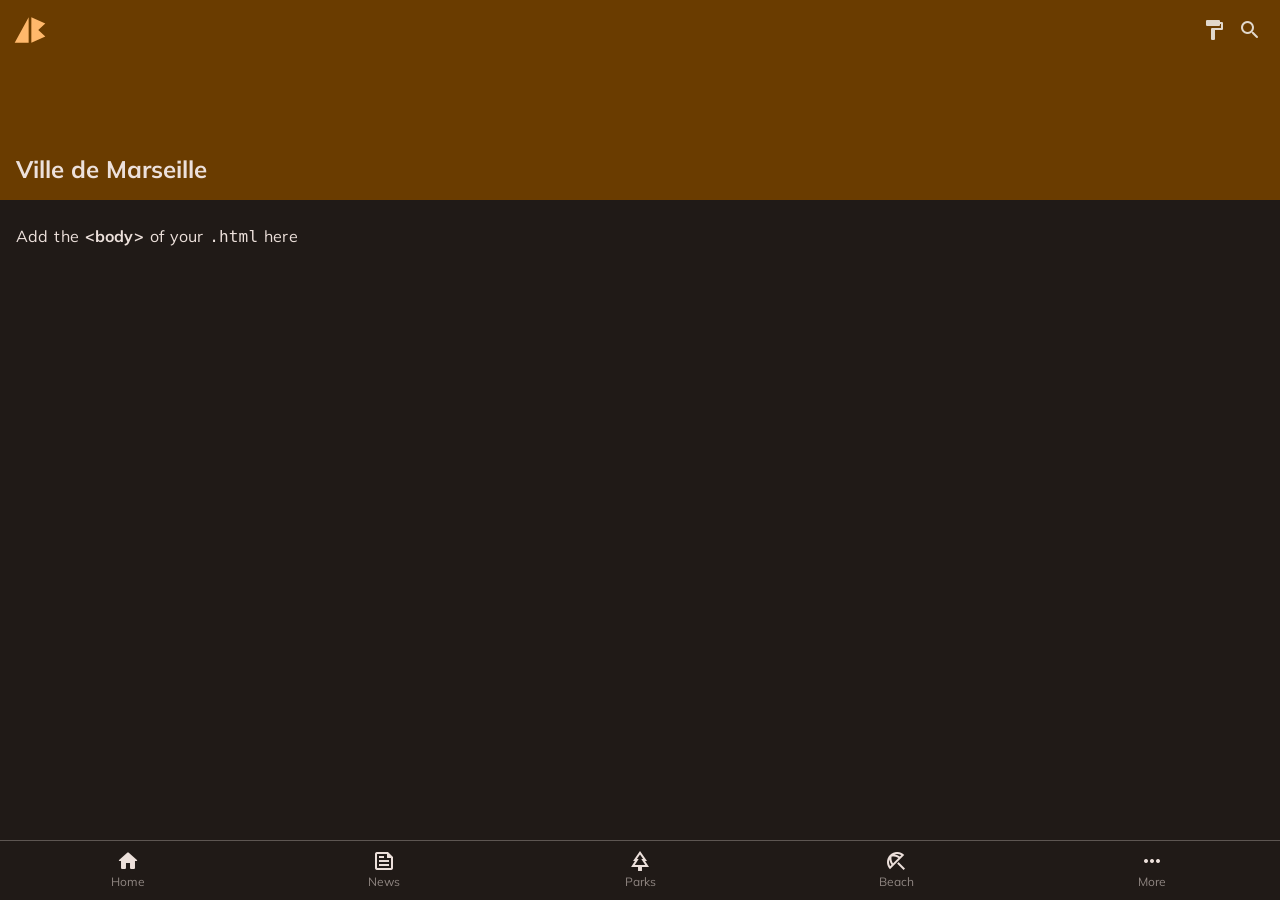
==== marseille-museum.html @ b47dd769 "Create templates" ====
<!--
  ~ @license
  ~ Ville Marseille
  ~ Copyright (C) 2022. Marseille_BB (Abraham, Rim, Chris, Alon & Catherine).
  ~ 
  ~ This program is free software: you can redistribute it and/or modify
  ~ it under the terms of the GNU General Public License as published by
  ~ the Free Software Foundation, either version 3 of the License, or
  ~ (at your option) any later version.
  ~ 
  ~ This program is distributed in the hope that it will be useful,
  ~ but WITHOUT ANY WARRANTY; without even the implied warranty of
  ~ MERCHANTABILITY or FITNESS FOR A PARTICULAR PURPOSE.  See the
  ~ GNU General Public License for more details.
  ~
-->

<!DOCTYPE html>
<html lang="fr">
  <!-- Head -->
  <head>
    
    <meta charset="utf-8">
    <meta name="generator" content="Ville Marseille">
    <meta http-equiv="x-ua-compatible" content="IE=edge,chrome=1">
    <meta name="viewport" content="width=device-width, minimum-scale=1.0, initial-scale=1.0, user-scalable=yes">
    <meta name="description" content="Ville Marseille">
    
    <!-- MOTTO -->
    <meta name="motto" content="We'll always do more ;)">

    <!-- Title -->
    <title>Ville Marseille</title>
   
    <!-- Fonts, Fonts, Fonts !!! -->
    <!-- NOTE: I really don't like doing it this way but I run outta time , soo....:( -->
    <link rel="preconnect" href="https://fonts.googleapis.com">
    <link rel="preconnect" href="https://fonts.gstatic.com" crossorigin>
    <!-- Mulish Font -->
    <link href="https://fonts.googleapis.com/css2?family=Mulish:wght@300;400;500;700&display=swap" rel="stylesheet">
    <!-- Roboto Font -->
    <link href='http://fonts.googleapis.com/css?family=Roboto:300,400,500,700' rel='stylesheet' type='text/css'>

    <!-- Material Icons - https://github.com/google/material-design-icons/tree/master/font -->
    <!-- https://material.io/resources/icons/?style=baseline -->
    <link href="https://fonts.googleapis.com/icon?family=Material+Icons" rel="stylesheet">


    <!-- Base -->
    <!-- <base href="/"> -->

    <link rel="icon" href="assets/images/favicon.ico">

    <!-- See https://goo.gl/OOhYW5 -->
    <link rel="manifest" href="manifest.json">

    <!-- See https://goo.gl/qRE0vM -->
    <meta name="theme-color" content="#A67C52">

    <!-- Add to homescreen for Chrome on Android. Fallback for manifest.json -->
    <meta name="mobile-web-app-capable" content="yes">
    <meta name="application-name" content="Ville Marseille">

    <!-- Add to homescreen for Safari on iOS -->
    <meta name="apple-mobile-web-app-capable" content="yes">
    <meta name="apple-mobile-web-app-status-bar-style" content="default">
    <meta name="apple-mobile-web-app-title" content="Favorite Apps">

    <!-- Homescreen icons -->
    <link rel="apple-touch-icon" href="assets/images/manifest/icon-48x48.png">
    <link rel="apple-touch-icon" sizes="72x72" href="assets/images/manifest/icon-72x72.png">
    <link rel="apple-touch-icon" sizes="96x96" href="assets/images/manifest/icon-96x96.png">
    <link rel="apple-touch-icon" sizes="144x144" href="assets/images/manifest/icon-144x144.png">
    <link rel="apple-touch-icon" sizes="192x192" href="assets/images/manifest/icon-192x192.png">

    <!-- Stylesheet -->
    <link rel="stylesheet" href="css/marseille.css">
    
    <!-- Script -->
    <!-- <script src="script/marseille.js"></script> -->

  </head>
  
  <!-- Body -->
  <body class="theme dark" fullbleed>
    
    <!-- Layout -->
    <div id="layout" class="vertical flex-layout">
    
      <!-- Header -->
      <div id="header" class="vertical flex-layout">

        <!-- ToolBar -->
        <div id="toolbar" class="vertical flex-layout centered">
          <!-- ToolBar Container -->
          <div class="container horizontal flex-layout center">
            <!-- Logo -->
            <svg id="logo" xml:space="preserve" viewBox="0 0 24 24" width="24" height="24">
              <path d="m1.8 20.5 9.3-17v17zM22.2 7.7l-9.3-4.2v17l9.3-4.2-4.7-4.3z"/>
              <path d="m12.9 20.5 9.3-4.2-9.3-8.6z" opacity=".1"/>
            </svg>

            <!-- <span flex></span> -->

            <!-- Icon Buttons -->
            <div class="icon-buttons horizontal flex-layout">
              <!-- Theme - Icon Button -->
              <button id="themeIconButton" class="icon-button horizontal flex-layout centered" naked>
                <span class="material-icons-round md-light md-24">format_paint</span>
              </button>

              <!-- Search - Icon Button -->
              <button id="searchIconButton" class="icon-button horizontal flex-layout centered" naked>
                <span class="material-icons-round md-light md-24">search</span>
              </button>

              </div>
            <!-- End of Icon Buttons -->

          </div>
          <!-- End of ToolBar Container -->
        </div>
        <!-- End of ToolBar -->
                

        <!-- Header Container -->
        <div class="container vertical flex-layout">

          <!-- Title -->
          <h1 title>Ville de Marseille</h1>

          <!-- preview-Wrapper -->
          <div class="preview-wrapper"></div>
          <!-- End of Preview-Wrapper -->

          <!-- Divider-Wrapper -->
          <!-- <span class="divider-wrapper"><span class="divider"></span></span> -->

        </div>
        <!-- End of Header Container -->

      </div>
      <!-- End of Header -->

    
      <!-- Content -->
      <main id="content" class="vertical flex-layout">
        
        <!-- First Section -->
        <section>

          <p>Add the <b>&lt;body&gt;</b> of your <code>.html</code> here</p>

        </section>
        <!-- End of First Section -->
        

      </main>
      <!-- End of Content -->


       
      <!-- Footer Tabs -->
      <nav id="footerTabs" class="horizontal flex-layout">
        
        <!-- Divider-Wrapper -->
        <span class="divider-wrapper"><span class="divider"></span></span>

        <!-- Home - Tab -->
        <a id="homeTab" class="tab" href="marseille-home.html" active>
          <button class="vertical flex-layout centered" naked>
            <span class="material-icons-round icon">home</span>
            <span class="label txt caption md-inactive">Home</span>
          </button>
        </a>

        <!-- News - Tab -->
        <a id="newsTab" class="tab" href="marseille-news.html">
          <button class="vertical flex-layout centered" naked>
            <span class="material-icons icon">feed</span>
            <span class="label txt caption md-inactive">News</span>
          </button>
        </a>
         
        <!-- Park Tab -->
        <a id="parkTab" class="tab" href="marseille-history.html">
          <button class="vertical flex-layout centered" naked>
            <span class="material-icons icon">park</span>
            <span class="label txt caption md-inactive">Parks</span>
          </button>
        </a>

        <!-- Beach Tab -->
        <a id="beachTab" class="tab" href="marseille-contact.html">
          <button class="vertical flex-layout centered" naked>
            <span class="material-icons icon">beach_access</span>
            <span class="label txt caption md-inactive">Beach</span>
          </button>
        </a>

        <!-- Contact Tab -->
        <a id="moreTab" class="tab" href="#more">
          <button class="vertical flex-layout centered" naked>
            <span class="material-icons icon">more_horiz</span>
            <span class="label txt caption md-inactive">More</span>
          </button>
        </a>

      </nav>
      <!-- End of Footer Tabs -->
       
    </div>
    <!-- End of Layout --> 

  </body>

</html>
---- css/marseille.css ----
/* ==== THEME STYLES ==== */

/* Default Theme */
.theme {
  /* Key Colors */
   --key-primary-color: #A67C52; /* Melanin */
   --key-secondary-color: #FFD700; /* Gold */
   --key-tertiary-color: #21FFFF; /* Cyan */
   --key-neutral-color: #211A16; /*  Mud */

  /* Accessibility Colors */
  --a11y-primary-light-color: #D9AB7F; /* Primary Light Color */
  --a11y-primary-dark-color: #755028; /* Primary Dark Color */
  --a11y-secondary-light-color: #FFFF52; /* Secondary Light Color */
  --a11y-secondary-dark-color: #C7A600; /* Secondary Dark Color */
  --a11y-text-on-primary-color: #2D1600; /* Text On Primary Color */
  --a11y-text-on-secondary-color: #000000; /* Text On Secondary Color */


  /* Let's have some fun and set some "contant variables",
   * just like in python or bash ;) */


  /* Icon Opacity for Default Theme */
  --opacity-icon-disabled: 0.34;
  --opacity-icon-inactive: 0.68;
  --opacity-icon-active: 0.98;

  /* Text Opacity for Default Theme */
  --opacity-text-disabled: 0.34;
  --opacity-text-inactive: 0.68;
  --opacity-text-active: 1;

}

/* Classic Theme */
.theme.classic {
  /* Primary */
  --primary-color: #FCFCFC;
  --on-primary-color: #201A17;
  --primary-container-color: #FFDCBA;
  --on-primary-container-color: #2D1600;
  
  /* Secondary */
  --secondary-color: #EAC400;
  --on-secondary-color: #3A3000;
  --secondary-container-color: #FFE15E;
  --on-secondary-container-color: #231B00;

  /* Tertiary */
  --tertiary-color: #006A6B;
  --on-tertiary-color: #FFFFFF;
  --tertiary-container-color: #004F50;
  --on-tertiary-container-color: #14FBFB;
  
  /* Error */
  --error-color: #680003;
  --error-container-color: #BA1B1B;
  --on-error-color: #FF897A;
  --on-error-container-color: #FFDAD4;
  
  /* Background */
  --background-color: #A67C52;
  --on-background-color: #2D1600;
  
  /* Surface */
  --surface-color: #A67C52;
  --on-surface-color: #2D1600;
  --surface-variant-color: #755028;
  --on-surface-variant-color: #D9AB7F;
  
  /* Outline */
  --outline-color: #392E24;
  --inverse-on-surface-color: #2D1600;
  --inverse-surface-color: #A67C52;
  --primary-inverse-color: #A67C52;


  /* Icon Opacity for Classic Theme */
  --opacity-icon-disabled: 0.34;
  --opacity-icon-inactive: 0.68;
  --opacity-icon-active: 0.98;

  /* Text Opacity for Classic Theme */
  --opacity-text-disabled: 0.34;
  --opacity-text-inactive: 0.68;
  --opacity-text-active: 1;

}


/* Light Theme */
.theme.light {
  /* Primary */
  --primary-color: #8B5000;
  --on-primary-color: #FFFFFF; 
  --primary-container-color: #FFDCBA; 
  --on-primary-container-color: #2D1600; 
  
  /* Secondary */
  --secondary-color: #715D00; 
  --on-secondary-color: #FFFFFF; 
  --secondary-container-color: #FFE15E; 
  --on-secondary-container-color: #231B00; 
  
  /* Tertiary */
  --tertiary-color: #006A6B; 
  --on-tertiary-color: #FFFFFF; 
  --tertiary-container-color: #14FBFB; 
  --on-tertiary-container-color: #002020; 
  
  /* Error */
  --error-color: #BA1B1B; 
  --error-container-color: #FFDAD4; 
  --on-error-color: #FFFFFF; 
  --on-error-container-color: #410001; 
  
  /* Background */
  --background-color: #FCFCFC; 
  --on-background-color: #201A17; 
  
  /* Surface */
  --surface-color: #FCFCFC; 
  --on-surface-color: #201A17; 
  --surface-variant-color: #F2DFD1; 
  --on-surface-variant-color: #51453A; 
  
  /* Outline */
  --outline-color: #837569; 
  --inverse-on-surface-color: #FAEEE8; 
  --inverse-surface-color: #362F2B; 
  --primary-inverse-color: #FFB86B;

  
  /* Icon Opacity for Light Theme */
  --opacity-icon-disabled: 0.26;
  --opacity-icon-inactive: 0.54;
  --opacity-icon-active: 0.68;

  /* Text Opacity for Light Theme */
  --opacity-text-disabled: 0.34;
  --opacity-text-inactive: 0.68;
  --opacity-text-active: 0.9;


}


/* Dark Theme */
.theme.dark {
  /* Primary */
  --primary-color: #FFB86B;
  --on-primary-color: #4A2800;
  --primary-container-color: #6A3C00;
  --on-primary-container-color: #FFDCBA;
  
  /* Secondary */
  --secondary-color: #EAC400;
  --on-secondary-color: #3A3000;
  --secondary-container-color: #554600;
  --on-secondary-container-color: #FFE15E;

  /* Tertiary */
  --tertiary-color: #02DCDC;
  --on-tertiary-color: #003738;
  --tertiary-container-color: #004F50;
  --on-tertiary-container-color: #14FBFB;
  
  /* Error */
  --error-color: #FFB4A9;
  --error-container-color: #930006;
  --on-error-color: #680003;
  --on-error-container-color: #FFDAD4;
  
  /* Background */
  --background-color: #201A17;
  --on-background-color: #ECE0DB;
  
  /* Surface */
  --surface-color: #201A17;
  --on-surface-color: #ECE0DB;
  --surface-variant-color: #51453A;
  --on-surface-variant-color: #D4C3B5;
  
  /* Outline */
  --outline-color: #9E8E81;
  --inverse-on-surface-color: #201A17;
  --inverse-surface-color: #ECE0DB;
  --primary-inverse-color: #8B5000;


  /* Icon Opacity for Dark Theme */
  --opacity-icon-disabled: 0.3;
  --opacity-icon-inactive: 0.68;
  --opacity-icon-active: 0.8;

  /* Text Opacity for Dark Theme */
  --opacity-text-disabled: 0.28;
  --opacity-text-inactive: 0.54;
  --opacity-text-active: 0.86;
}


/* ==== END of THEME STYLES ==== */




/* ==== TYPOGRAPHY ==== */

/* ====>>> Mulish Font <<<=== */

/* Mulish - Light */
@font-face {
  font-family: 'Mulish-Light';
  src: url('../assets/fonts/mulish/static/Mulish-Light.ttf') format('truetype');
}

/* Mulish - Medium */
@font-face {
  font-family: 'Mulish-Medium';
  src: url('../assets/fonts/mulish/static/Mulish-Medium.ttf') format('truetype');
}


/* Mulish - Regular */
@font-face {
  font-family: 'Mulish-Regular';
  src: url('../assets/fonts/mulish/static/Mulish-Regular.ttf') format('truetype');
}

/* Mulish - Bold */
@font-face {
  font-family: 'Mulish-Bold';
  src: url('../assets/fonts/mulish/static/Mulish-Bold.ttf') format('truetype');
}

/***** CSS rules for Mulish Font *****/

/* Light - Mulish Font */
.font.mulish.light {
  font-family: 'Mulish-Light';
}

/* Medium - Mulish Font */
.font.mulish.medium {
  font-family: 'Mulish-Medium';
}

/* Regular - Mulish Font */
.font.mulish.regular {
  font-family: 'Mulish-Regular';
}

/* Bold - Mulish Bold */
.font.mulish.bold {
  font-family: 'Mulish-Bold';
}

/* ===>>> End of Mulish Font <<<=== */



/* ====>>> Roboto Font <<<=== */

/* Roboto - Light */
@font-face {
  font-family: 'Roboto-Light';
  src: url('../assets/fonts/roboto/static/Roboto-Light.ttf') format('truetype');
}

/* Roboto - Medium */
@font-face {
  font-family: 'Roboto-Medium';
  src: url('../assets/fonts/roboto/static/Roboto-Medium.ttf') format('truetype');
}


/* Roboto - Regular */
@font-face {
  font-family: 'Roboto-Regular';
  src: url('../assets/fonts/roboto/static/Roboto-Regular.ttf') format('truetype');
}

/* Roboto - Bold */
@font-face {
  font-family: 'Roboto-Bold';
  src: url('../assets/fonts/roboto/static/Roboto-Bold.ttf') format('truetype');
}

/***** CSS rules for Roboto Font *****/

/* Light - Roboto Font */
.font.roboto.light {
  font-family: 'Roboto-Light';
}

/* Medium - Roboto Font */
.font.roboto.medium {
  font-family: 'Roboto-Medium';
}

/* Regular - Roboto Font */
.font.roboto.regular {
  font-family: 'Roboto-Regular';
}

/* Bold - Roboto Bold */
.font.roboto.bold {
  font-family: 'Roboto-Bold';
}

/* ===>>> End of Roboto Font <<<=== */



/* ====>>> Material Icons <<<==== */
/* https://developers.google.com/fonts/docs/material_icons#icon_font_for_the_web */

/* Material Icons */
@font-face {
  font-family: 'Material Icons';
  font-style: normal;
  font-weight: 400;
  src: local('Material Icons'),
    local('MaterialIconsOutlined-Regular'),
    url('../assets/material-icons/MaterialIconsOutlined-Regular.otf') format('opentype');
}


/* Round Material Icons */
@font-face {
  font-family: 'Material Icons Round';
  font-style: normal;
  font-weight: 400;
  src: local('Material Icons Round'),
    local('MaterialIconsRound-Regular'),
    url('../assets/material-icons/MaterialIconsRound-Regular.otf') format('opentype');
}

/* ===>>> End of Material Icons <<<=== */



/* ===>>> SVG Paths <<<=== */

/* NOTE: This is a temp. solution and should be removed ASAP!!! */ 

/* Github - Svg Path */
path[github] {
  d: path("M12 1.9C6.3 1.9 1.6 6.5 1.6 12.2c0 4.6 3 8.4 7 9.8.5.1.7-.3.7-.5v-1.8c-2.9.6-3.5-1.4-3.5-1.4-.4-1.2-1.1-1.5-1.1-1.5-1-.6.1-.6.1-.6 1 .1 1.6 1.1 1.6 1.1 1 1.6 2.4 1.1 3 .9.1-.7.4-1.1.6-1.4-2.3-.3-4.7-1.1-4.7-5.1 0-1.1.4-2 1.1-2.8-.1-.3-.5-1.3.1-2.7 0 0 .9-.3 2.9 1.1.8-.3 1.7-.4 2.6-.4.9 0 1.8.1 2.6.3 2-1.3 2.9-1.1 2.9-1.1.6 1.4.2 2.5.1 2.7.6.7 1.1 1.7 1.1 2.8 0 4-2.4 4.8-4.7 5.1.4.3.7 1 .7 1.9v2.9c0 .3.2.6.7.5 4.1-1.4 7-5.3 7-9.8C22.3 6.5 17.7 1.9 12 1.9z");
}

/* Keyboard - Svg path */
path[keyboard] {
  d: path("M17.1 3.3c0 1.3-.3 1.9-.7 2.2-.4.3-1 .4-1.7.5-.7.1-1.4.2-2.1.7-.5.4-.9 1.1-1 2.2H3.1c-.9 0-1.7.8-1.7 1.7V19c0 .9.8 1.7 1.7 1.7h17.8c.9 0 1.7-.8 1.7-1.7v-8.5c0-.9-.8-1.7-1.7-1.7h-8.4c.1-.8.3-1.2.7-1.5.4-.3 1-.4 1.7-.5.7-.1 1.5-.2 2.1-.7.6-.5 1-1.4 1-2.9h-.9zm-14 6.4h17.8c.5 0 .8.4.8.8V19c0 .5-.4.8-.8.8H3.1c-.5 0-.8-.4-.8-.8v-8.5c-.1-.4.3-.8.8-.8zm.4 1.7v1.7h1.7v-1.7H3.5zm2.6 0v1.7h1.7v-1.7H6.1zm2.5 0v1.7h1.7v-1.7H8.6zm2.6 0v1.7h1.7v-1.7h-1.7zm2.5 0v1.7h1.7v-1.7h-1.7zm2.5 0v1.7h1.7v-1.7h-1.7zm2.6 0v1.7h1.7v-1.7h-1.7zM3.5 13.9v1.7h3v-1.7h-3zm3.8 0v1.7H9v-1.7H7.3zm2.6 0v1.7h1.7v-1.7H9.9zm2.5 0v1.7h1.7v-1.7h-1.7zm2.6 0v1.7h1.7v-1.7H15zm2.5 0v1.7h3v-1.7h-3zm-14 2.6v1.7h1.7v-1.7H3.5zm2.6 0v1.7h1.7v-1.7H6.1zm2.5 0v1.7h6.8v-1.7H8.6zm7.6 0v1.7h1.7v-1.7h-1.7zm2.6 0v1.7h1.7v-1.7h-1.7z");
}

/* ==>> End of SVG Paths <<== */




/* Applying the Mulish, 'Mulish-Regular', system-ui, etc
 * font to all key elements by default... */
body, h1, h2, p, button, span {
  font-family: Mulish, 'Mulish-Regular', system-ui, BlinkMacSystemFont, Roboto, Helvetica, Arial, sans-serif;
}


/* 
 * IMPORTANT:
 *
 * --> Mobile Compatibility <--
 * Phone: Samsung Galaxy S8+
 * Dimension: 360x740
 */

/* Body & paragraph */
body, p, .txt-body1 {
  font-size: 16px; /* b4: 24px */
  line-height: 24px; /* b4: 30px */
  letter-spacing: 0.20px;
  word-spacing: 1.5px;
}

/* Body 2 - default text styles */
.txt-body2 {
  font-size: 16px;
  line-height: 20px;
  letter-spacing: 0.2px;
  word-spacing: 1.8px;
}


/* H1 - default text styles */
h1 {
  font-size: 24px;
  line-height: 30px;
  letter-spacing: normal;
  word-spacing: normal;
  margin: 24px 0;
}

/* Subtitle 1 - Title */
.txt-subtitle1 {
  display: block;
  position: relative;
  margin: 16px 0;
  font-size: 18px;
  line-height: 26px;
  font-weight: bold;
}

/* H2 - default text styles */
h2, .txt-h2 {
  font-size: 24px;
  line-height: 30px;
  letter-spacing: normal;
  word-spacing: normal;
  margin: 20px 0;
}

/* Button - default text styles */
button, .txt-button {
  font-size: 24px;
  line-height: 30px;
  letter-spacing: normal;
  word-spacing: normal;
}

/* Span - default text styles */
span {
  font-size: inherit;
  line-height: inherit;
  letter-spacing: inherit;
  word-spacing: inherit;
}

/* Caption - Text */
.txt.caption {
 font-size: 12px;
 line-height: 18px;
 letter-spacing: normal;
 word-spacing: normal;
}

/* UPPERCASE - TEXT */
.txt.upper {
  text-transform: uppercase;
}

/* lowercase - text */
.txt.lower {
  text-transform: lowercase;
}

/* Capitalize - Text */
.txt.capitalize {
  text-transform: capitalize;
}

/* Disabled - Text */
.txt.md-disabled {
  opacity: var(--opacity-text-disabled);
}

/* Inactive - Text */
.txt.md-inactive {
  opacity: var(--opacity-text-inactive);
}

/* Active - Text */
.txt.md-active {
  opacity: var(--opacity-text-active);
}

/* ==== END of TYPOGRAPHY ==== */




/* == END of OPACITY == */


/* ==== MATERIAL ICONS ==== */

/* Material Icons / Outlined + Round */
.material-icons, .material-icons-outlined, .material-icons-round {
  font-family: 'Material Icons';
  font-weight: normal;
  font-style: normal;
  font-size: 24px; /* Preferred icon size */
  display: inline-block;
  line-height: 1;
  text-transform: none;
  letter-spacing: normal;
  word-wrap: normal;
  white-space: nowrap;
  direction: ltr;

  /* Support for all Webkit browsers. */
  -webkit-font-smoothing: antialiased;
  /* Support for Safari and Chrome. */
  text-rendering: optimizeLegibility;

  /* Support for Firefox. */
  -moz-osx-font-smoothing: grayscale;
  
  /* Support for IE. */
  font-feature-settings: 'liga';
}

/* Round Material Icons */
.material-icons-round {
  font-family: 'Material Icons Round' !important;
}

/* Rules for sizing the icon. */
.material-icons.md-18, .material-icons-round.md-18 { font-size: 18px; }
.material-icons.md-24, .material-icons-round.md-24 { font-size: 24px; }
.material-icons.md-36, .material-icons-round.md-36 { font-size: 36px; }
.material-icons.md-48, .material-icons-round.md-48 { font-size: 48px; }

/* Rules for using icons as black on a light background. */
.material-icons.md-dark, 
.material-icons-round.md-dark,
.theme.light .material-icons,
.theme.light .material-icons-round {
  color: rgba(0, 0, 0, 0.68); 
  fill: rgba(0, 0, 0, 0.68); 
} /* b4: 0.54 */

.material-icons.md-dark.md-inactive,
.material-icons-round.md-dark.md-inactive { 
  color: rgba(0, 0, 0, 0.26);
  fill: rgba(0, 0, 0, 0.26);
}

/* Rules for using icons as white on a dark background. */
.material-icons.md-light, 
.material-icons-round.md-light,
.theme.dark .material-icons,
.theme.dark .material-icons-round { 
  color: rgba(255, 255, 255, 0.8);
  fill: rgba(255, 255, 255, 0.8);
}

.material-icons.md-light.md-inactive,
.material-icons-round.md-light.md-inactive { 
  color: rgba(255, 255, 255, 0.3);
  fill: rgba(255, 255, 255, 0.3);
}

/* == END of MATERIAL ICONS == */






/* ==== FLEX LAYOUT ==== */

/* Flex-Layout */
.flex-layout {
  display: flex;
}

/* Vertical Flex */
.vertical {
  flex-direction: column;
}

/* Horizontal Flex */
.horizontal {
  flex-direction: row;
}

/* Centered Flex */
.centered {
  justify-content: center;
  align-items: center;
}

/* Just Center */
.center {
  align-items: center;
}

/* ==== END of FLEX LAYOUT ==== */



/* ==== DEFAULT CSS RULES ==== */

html {
  width: 100%;
  height: 100%;
  scroll-behavior: smooth;
}

body {
  display: flex;
  flex-direction: column;
  position: relative;
  width: 100%;
  height: 100%;
  background-color: var(--background-color);
  color: var(--on-background-color);
  fill: var(--on-background-color);
   
  /* Support for all Webkit browsers. */
  -webkit-font-smoothing: antialiased;
  /* Support for Safari and Chrome. */
  text-rendering: optimizeLegibility;

  /* Support for Firefox. */
  -moz-osx-font-smoothing: grayscale;
  
  /* Support for IE. */
  font-feature-settings: 'liga';
}

h1 {
}

h2 {}

p {}

a {
  color: var(--tertiary-color);
}

[fullbleed] {
  margin: 0;
  padding: 0;
}

[hidden] {
  display: none !important;
}

/* Naked Buttons */
button[naked] {
  border: 0;
  background: none;
  list-style: none;
}

/* Naked Lists */
ul[naked], li[naked] {
  padding: 0;
  list-style: none;
}



/* Progress */
progress {
  display: block;
  position: relative;
  appearance: none;
  width: 100%;
  height: var(--progress-height, 8px);
  border-radius: 4px;
  overflow: hidden;
}


/* Progress Bar */
progress::-webkit-progress-bar {
  background: var(--surface-color);
  /* background: var(--on-primary-container-color); */
  /* background: var(--primary-color);  */
}

/* Progress Value */
progress::-webkit-progress-value {
  background: var(--on-primary-container-color);
}

/* ==== DEFAULT STYLES ==== */


/* == Layout Styles == */

#layout {
  flex: 1 auto;
}

/* == End of Layout Styles == */



/* == Header Styles == */

#header {
  background-color: var(--primary-container-color);
  /* padding: var(--header-padding, 8px 16px); */
  /* padding-top: var(--toolbar-height, 60px); */
  overflow: hidden;
  min-height: 200px;
}

/* Container of Header */
#header > .container {
  flex: 1 auto;
  justify-content: end;
  overflow: hidden;
  padding: 8px 16px;
}

/* Title in header */
#header h1[title] {
  margin: 8px 0;
}

/* == End of Header Styles == */



/* == ToolBar Styles == */

/* Toolbar */
#toolbar {
  width: var(--toolbar-width, 100%);
  height: var(--toolbar-height, 60px);
  background-color: var(--toolbar-background-color, inherit);
}

/* Container of Toolbar */
#toolbar .container {
  width: calc(100% - 24px);
  /* width: calc(100% - 24px); */
  justify-content: space-between; 
}

/* Pic or Avatar */
#pic {
  width: var(--pic-size, 100px);
  height: var(--pic-size, 100px);
  /* background: var(--primary-container-color); */
  background: rgba(0,0,0,0.2);
  border-radius: 50%;
  padding: 8px;
}


/* == End of ToolBar Styles == */



/* == Header Container Styles == */


/* All info */
.info {
  /* text-align: center; */
}

h1#title {
  font-size: 24px;
  line-height: 30px;
}


/* Bio-Wrapper */
.bio-wrapper {}

/* Bio */
#bio {
  display: inline;
}

/* Open & Close Quotes */
.quote-open, .quote-close {
  display: inline-block;
  opacity: var(--opacity-icon-disabled);
}


/* Open Quote */
.quote-open {
  -webkit-transform: rotateY(180deg);
  -moz-transform: rotateY(180deg);
  transform: rotateY(180deg);
}

/* Close Quote */
.quote-close {}

/* == End of Header Container Styles == */



/* == Logo Styles == */

/* Logo */
#logo {
  width: var(--logo-size, 36px);
  height: var(--logo-size, 36px);
  fill: var(--logo-color, var(--primary-color));
}

/* == End of Logo Styles == */





/* == Icon-Buttons Styles == */

/* Icon-Buttons */
.icon-buttons {}

/* All buttons in Icon-Buttons */
.icon-buttons > button {
  pointer-events: auto;
  cursor: pointer;
}

.icon-button:hover > span {
  color: var(--tertiary-color) !important;
  fill: var(--tertiary-color) !important;
}

/* == End of Icon-Buttons Styles == */



/* == Contacts Styles == */

/* Contacts Wrapper */
.contacts-wrapper {
  margin: 24px 0;
}

/* Contacts - UL */
ul#contacts {
  list-style: none;
  padding: 0;
  /* font-weight: bold; */
}

/* Contact - List Item */
li.contact {
  opacity: var(--opacity-text-inactive);
  margin: 8px 0;
}

/* Icon in the Contact List Item */
li.contact .icon {
  margin: 0 8px;
  font-size: var(--contact-icon-size, 20px);
  width: var(--contact-icon-size, 20px);
  height: var(--contact-icon-size, 20px)
}

/* == End of Contacts Styles */


/* ======>>> Divider Styles <<<======
 *
 * -> Divider Wrapper - SPAN <-
 *
 * CSS Custom Properties of `span.divider` w/ default values:
 * 
 * --divider-width  (50%)
 * --divider-height (1px)
 * --divider-margin (24px)
 * --divider-color  (on-background-color)
 * 
 */

span.divider-wrapper {
  display: flex;
  flex-direction: column;
  position: relative;
  align-items: center;
  width: 100%;
  height: var(--divider-height, 1px);
  opacity: var(--opacity-icon-disabled);
  margin: var(--divider-margin, 24px) 0;
}


/* Divider - SPAN */
span.divider {
  display: block;
  width: var(--divider-width, 50%);
  height: inherit;
  background: var(--divider-color, var(--on-background-color));
}
/* == End of Divider Styles */




/* == Content Styles */


/* Content or Main */
#content {}

/* All direct sections in content */
#content > section {
  padding: 8px 16px;
}

/* All stars in content */
#content .star {
 color: var(--on-primary-container-color); 
}

ul.data li {
  margin: 16px 0;
}


/* Words Per Minute */

/* WPM - Wrapper */
.wpm-wrapper {
  margin: 48px 0;
}

/* Paragraphes in WPM-Wrapper */
.wpm-wrapper p {
  margin-bottom: 0;
}

/* SVG Icon (a.k.a 'keyboard icon') in WPM-Wrapper */
.wpm-wrapper svg.icon {
  width: 100px;
  height: 100px;
}

/* WPM */
#wpm {
 font-size: 100px;
 line-height: 120px;
 margin-bottom: 0;
}

/* == End of Content Styles */


/* == HOBBIES Syles == */

section[hobbies] {
  background-color: var(--background-color);
  color: var(--on-background-color);
}

/* Hobbies unordered list */
ul.hobbies {
  flex-wrap: wrap;
  justify-content: space-evenly;
}


/* Hobby list item */
li.hobby {
  text-align: center;
  flex: auto;
  margin: 16px 8px;
}

li.hobby .container {
  display: flex;
  flex-direction: column;
  align-items: center;
}

li.hobby .icon-wrapper {
  display: flex;
  flex-direction: column;
  justify-content: center;
  align-items: center;
  padding: 16px;
  /* background: var(--primary-color); */
  /* background: rgba(0,0,0,0.1); */
  border-radius: 50%;
  width: 40px;
  height: 40px;
}

li.hobby .name {
  margin: 0;
}

li.hobby .desc {
  margin: 0;
}

/* == End of Hobbies unordered list */

/* == Footer Tabs Styles == */

/* Footer Tabs */
#footerTabs {
  position: fixed;
  width: 100%;
  height: 60px;
  z-index: 10;
  left: 0;
  right: 0;
  bottom: 0;
  /* justify-content: space-evenly; */
  background: var(--background-color);
}

#footerTabs > .divider-wrapper {
  --divider-width: 100%;
  margin: 0;
  position: absolute;
  top: 0;
  left: 0;
  right: 0;
}


/* All tabs in #footerTabs */
#footerTabs a.tab {
  text-decoration: none;
  width: calc(100vw / 5);
  height: inherit;
}

/* All buttons in #footerTabs */
#footerTabs button {
  width: 100%;
  height: 100%;
  color: var(--on-background-color);
}

/* All icons in #footerTabs */
#footerTabs .icon {
  width: var(--footer-tab-icon-size, 24px);
  height: var(--footer-tab-icon-size, 24px);
  font-size: var(--footer-tab-icon-size, 24px);
  color: inherit;
}

/* All labels in #footerTabs */
#footerTabs .label {
  /* color: var(--on-primary-container-color); */
  /* font-size: */
  color: inherit;
}


/* == End of Footer Tabs Styles == */







/* ++++++++++++++ LATEST CSS Styles +++++++++++ */

/* Apps - Section */
section#app {}

/* All list in Apps Section */
section#apps ul.list {
  display: flex;
  flex-wrap: wrap;
}

/* All app */
.app {
  margin: 8px 12px;
}

/* link in app */
.app a {
  text-decoration: none;
  color: inherit;
}


/* App Logo*/
.app-logo {
  width: var(--logo-size, 100px);
  height: var(--logo-size, 100px);
  background-color: var(--on-primary-color);
  border-radius: 8px;
}

/* App Name */
.

/* ++++++++++ END of LATEST CSS Styles ++++++++++ */



/*********** WIDE LAYOUT ************/

/* 
 * Wide Layout: when the viewport is bigger 
 * than 460px, layout changes to wide-layout
 */
@media (min-width: 460px) {

  /* ==== TYPOGRAPHY === */

  /* Body & paragraph */
  body, p, .text.body1 {
    font-size: 24px;
    line-height: 30px;
    letter-spacing: normal;
    word-spacing: normal;
  }

  /* H1 - default text styles */
  h1, .text.h1 {
    font-size: 48px;
    line-height: 54px;
    letter-spacing: normal;
    word-spacing: normal;
  }

  /* H2 - default text styles */
  h2, .text.h2 {
    font-size: 34px;
    line-height: 40px; 
    letter-spacing: normal;
    word-spacing: normal;
  }

  /* Button - default text styles */
  button, .text.button {
    font-size: 24px;
    line-height: 30px;
    letter-spacing: normal;
    word-spacing: normal;
  }

  /* Span - default text styles */
  span, .text.span {
    font-size: inherit;
    line-height: inherit;
    letter-spacing: inherit;
    word-spacing: inherit;
  }

  /* UPPERCASE - TEXT */
  .text.upper {
    text-transform: uppercase;
  }

  /* lowercase - text */
  .text.lower {
    text-transform: lowercase;
  }

  /* ==== END of TYPOGRAPHY ==== */

}

/******** END of WIDE LAYOUT *********/
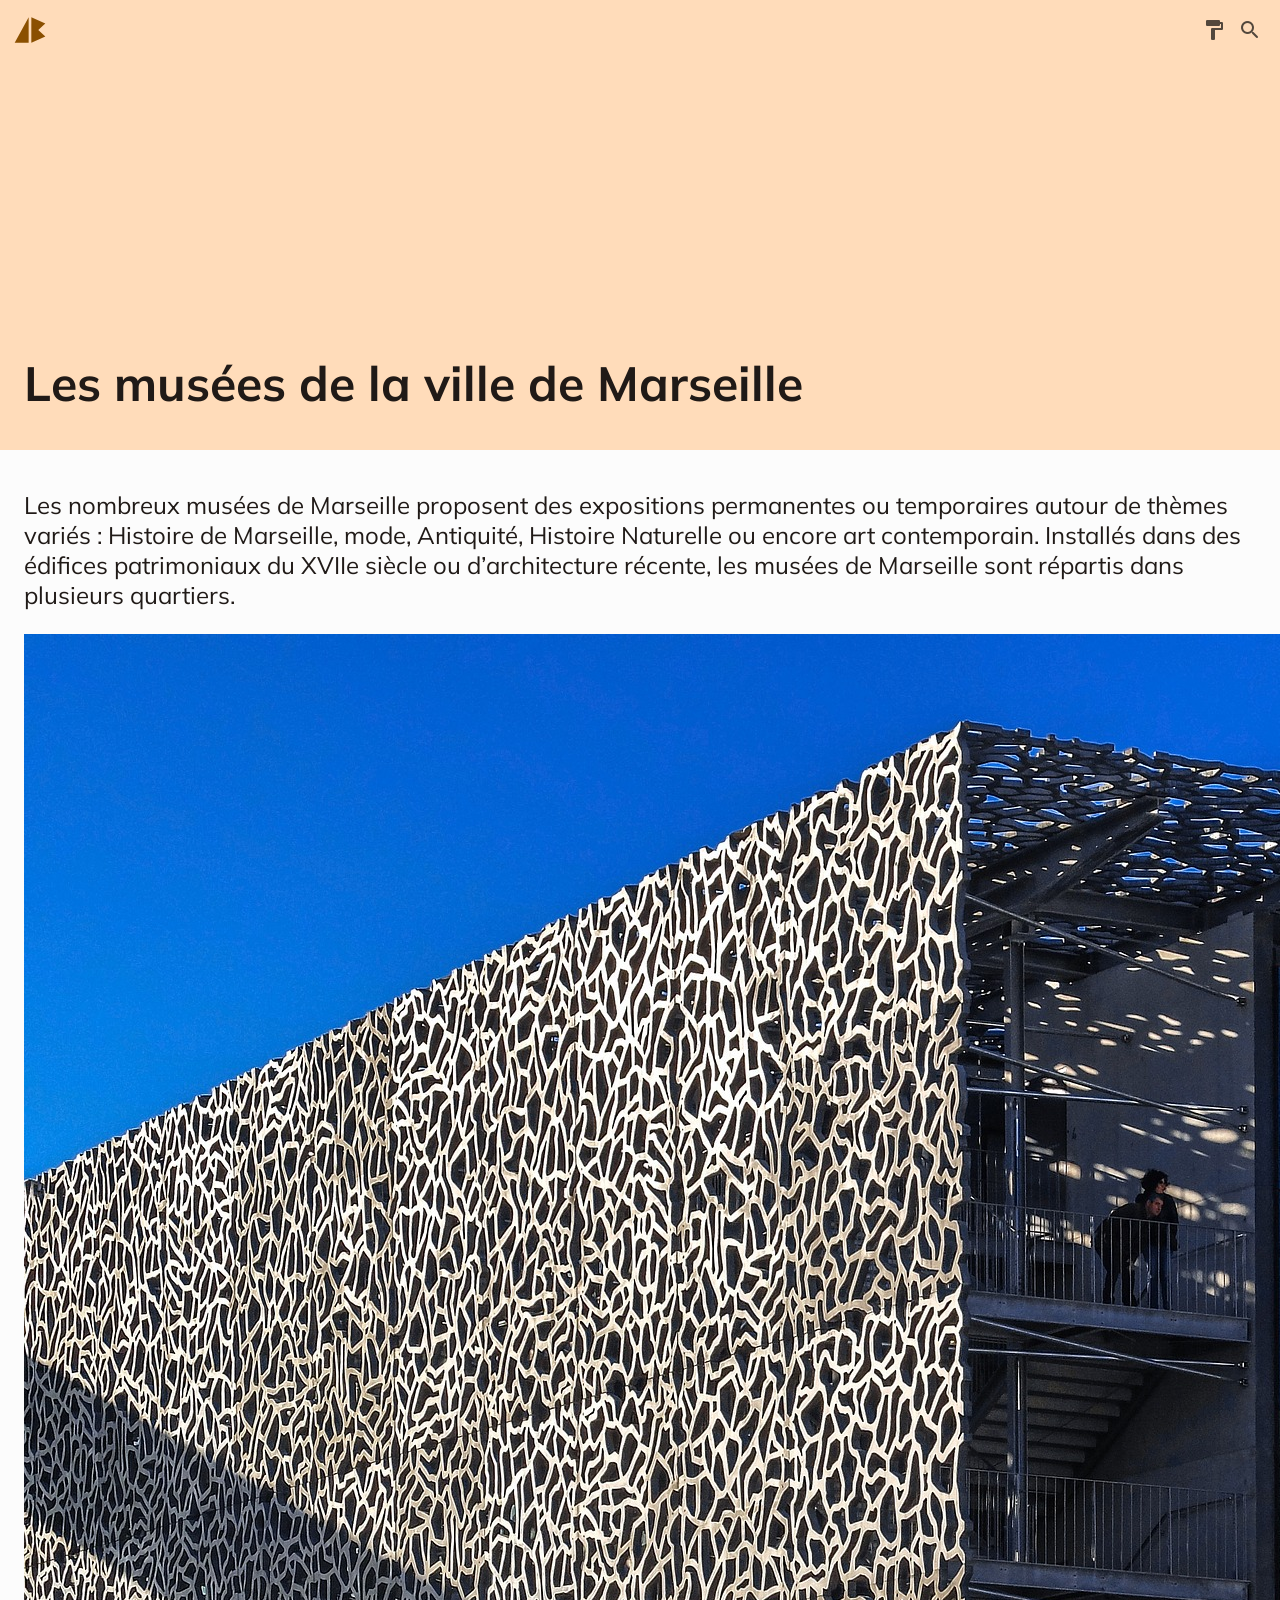
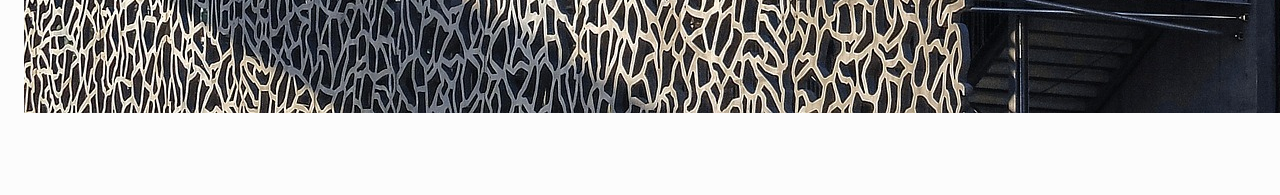
==== commit 6593bbe8: "HTML is modified katia" ====
--- a/marseille-museum.html
+++ b/marseille-museum.html
@@ -75,6 +75,7 @@
 
     <!-- Stylesheet -->
     <link rel="stylesheet" href="css/marseille.css">
+    <!-- <link rel="stylesheet" href="css/marseille-museum.css"> -->
     
     <!-- Script -->
     <!-- <script src="script/marseille.js"></script> -->
@@ -82,7 +83,7 @@
   </head>
   
   <!-- Body -->
-  <body class="theme dark" fullbleed>
+  <body class="theme light" fullbleed>
     
     <!-- Layout -->
     <div id="layout" class="vertical flex-layout">
@@ -127,7 +128,7 @@
         <div class="container vertical flex-layout">
 
           <!-- Title -->
-          <h1 title>Ville de Marseille</h1>
+          <h1 title>Les musées de la ville de Marseille</h1>
 
           <!-- preview-Wrapper -->
           <div class="preview-wrapper"></div>
@@ -149,7 +150,15 @@
         <!-- First Section -->
         <section>
 
-          <p>Add the <b>&lt;body&gt;</b> of your <code>.html</code> here</p>
+          <p>Les nombreux musées de Marseille proposent des expositions permanentes ou temporaires autour 
+            de thèmes variés : Histoire de Marseille, mode, Antiquité, Histoire Naturelle ou encore art contemporain. 
+            Installés dans des édifices patrimoniaux du XVIIe siècle ou d’architecture récente, les musées de Marseille sont 
+            répartis dans plusieurs quartiers.
+          </p>
+
+          <img src="mucem.jpg" alt="">
+
+          <!-- <div class="vertical flex-layout"></div> -->
 
         </section>
         <!-- End of First Section -->
--- a/css/marseille.css
+++ b/css/marseille.css
@@ -342,6 +342,42 @@
 
 
 
+/* ===>>>> Animations <<<<==== */
+
+
+/* Fade In - Animation */
+
+@-webkit-keyframes fadeIn { 
+  from {opacity: 0; } 
+  to {opacity: 1; }
+}
+
+@-moz-keyframes fadeIn {
+  from { opacity: 0; }
+  to { opacity: 1; }
+}
+
+@keyframes fadeIn {
+  from { opacity: 0; }
+  to { opacity: 1; }
+}
+
+.fade-in {
+  -webkit-animation: fadeIn var(--fade-in-animation-duration, 1s) ease 0s forwards;
+  -moz-animation: fadeIn var(--fade-in-animation-duration, 1s) ease 0s forwards;
+  animation: fadeIn var(--fade-in-animation-duration, 1s) ease 0s forwards;
+}
+
+/*** End of Fade In - Animation ***/
+
+
+/* ===>>>>> End of Animations <<<<<===== */
+
+
+
+
+
+
 /* ===>>> SVG Paths <<<=== */
 
 /* NOTE: This is a temp. solution and should be removed ASAP!!! */ 
@@ -349,11 +385,6 @@
 /* Github - Svg Path */
 path[github] {
   d: path("M12 1.9C6.3 1.9 1.6 6.5 1.6 12.2c0 4.6 3 8.4 7 9.8.5.1.7-.3.7-.5v-1.8c-2.9.6-3.5-1.4-3.5-1.4-.4-1.2-1.1-1.5-1.1-1.5-1-.6.1-.6.1-.6 1 .1 1.6 1.1 1.6 1.1 1 1.6 2.4 1.1 3 .9.1-.7.4-1.1.6-1.4-2.3-.3-4.7-1.1-4.7-5.1 0-1.1.4-2 1.1-2.8-.1-.3-.5-1.3.1-2.7 0 0 .9-.3 2.9 1.1.8-.3 1.7-.4 2.6-.4.9 0 1.8.1 2.6.3 2-1.3 2.9-1.1 2.9-1.1.6 1.4.2 2.5.1 2.7.6.7 1.1 1.7 1.1 2.8 0 4-2.4 4.8-4.7 5.1.4.3.7 1 .7 1.9v2.9c0 .3.2.6.7.5 4.1-1.4 7-5.3 7-9.8C22.3 6.5 17.7 1.9 12 1.9z");
-}
-
-/* Keyboard - Svg path */
-path[keyboard] {
-  d: path("M17.1 3.3c0 1.3-.3 1.9-.7 2.2-.4.3-1 .4-1.7.5-.7.1-1.4.2-2.1.7-.5.4-.9 1.1-1 2.2H3.1c-.9 0-1.7.8-1.7 1.7V19c0 .9.8 1.7 1.7 1.7h17.8c.9 0 1.7-.8 1.7-1.7v-8.5c0-.9-.8-1.7-1.7-1.7h-8.4c.1-.8.3-1.2.7-1.5.4-.3 1-.4 1.7-.5.7-.1 1.5-.2 2.1-.7.6-.5 1-1.4 1-2.9h-.9zm-14 6.4h17.8c.5 0 .8.4.8.8V19c0 .5-.4.8-.8.8H3.1c-.5 0-.8-.4-.8-.8v-8.5c-.1-.4.3-.8.8-.8zm.4 1.7v1.7h1.7v-1.7H3.5zm2.6 0v1.7h1.7v-1.7H6.1zm2.5 0v1.7h1.7v-1.7H8.6zm2.6 0v1.7h1.7v-1.7h-1.7zm2.5 0v1.7h1.7v-1.7h-1.7zm2.5 0v1.7h1.7v-1.7h-1.7zm2.6 0v1.7h1.7v-1.7h-1.7zM3.5 13.9v1.7h3v-1.7h-3zm3.8 0v1.7H9v-1.7H7.3zm2.6 0v1.7h1.7v-1.7H9.9zm2.5 0v1.7h1.7v-1.7h-1.7zm2.6 0v1.7h1.7v-1.7H15zm2.5 0v1.7h3v-1.7h-3zm-14 2.6v1.7h1.7v-1.7H3.5zm2.6 0v1.7h1.7v-1.7H6.1zm2.5 0v1.7h6.8v-1.7H8.6zm7.6 0v1.7h1.7v-1.7h-1.7zm2.6 0v1.7h1.7v-1.7h-1.7z");
 }
 
 /* ==>> End of SVG Paths <<== */
@@ -377,19 +408,11 @@
  */
 
 /* Body & paragraph */
-body, p, .txt-body1 {
+body, p {
   font-size: 16px; /* b4: 24px */
   line-height: 24px; /* b4: 30px */
   letter-spacing: 0.20px;
   word-spacing: 1.5px;
-}
-
-/* Body 2 - default text styles */
-.txt-body2 {
-  font-size: 16px;
-  line-height: 20px;
-  letter-spacing: 0.2px;
-  word-spacing: 1.8px;
 }
 
 
@@ -402,18 +425,8 @@
   margin: 24px 0;
 }
 
-/* Subtitle 1 - Title */
-.txt-subtitle1 {
-  display: block;
-  position: relative;
-  margin: 16px 0;
-  font-size: 18px;
-  line-height: 26px;
-  font-weight: bold;
-}
-
 /* H2 - default text styles */
-h2, .txt-h2 {
+h2 {
   font-size: 24px;
   line-height: 30px;
   letter-spacing: normal;
@@ -422,7 +435,7 @@
 }
 
 /* Button - default text styles */
-button, .txt-button {
+button {
   font-size: 24px;
   line-height: 30px;
   letter-spacing: normal;
@@ -621,8 +634,7 @@
   font-feature-settings: 'liga';
 }
 
-h1 {
-}
+h1 {}
 
 h2 {}
 
@@ -632,9 +644,48 @@
   color: var(--tertiary-color);
 }
 
+em {
+  color: var(--secondary-color);
+}
+
+
+/* Sections */
+section {}
+
+/* Articles in sections */
+section > article {
+  margin: 24px 0;
+}
+
+
+/* Article in sections with flex-layout */
+section > article.flex-layout {
+  flex-direction: column; /* <- DEFAULT: For mobile */
+}
+
+/* All images & videos in articles in sections */
+section > article img, section > article video {
+  width: 100%;
+  height: 300px;
+  border-radius: 16px;
+  object-fit: cover;
+}
+
+/* Full Bleed */
 [fullbleed] {
   margin: 0;
   padding: 0;
+}
+
+
+/* Fit nicely into its container */
+[fit] {
+  position: absolute;
+  left: 0;
+  top: 0;
+  right: 0;
+  width: 100%;
+  height: 100%;
 }
 
 [hidden] {
@@ -655,38 +706,53 @@
 }
 
 
-
-/* Progress */
-progress {
-  display: block;
-  position: relative;
-  appearance: none;
-  width: 100%;
-  height: var(--progress-height, 8px);
-  border-radius: 4px;
-  overflow: hidden;
-}
-
-
-/* Progress Bar */
-progress::-webkit-progress-bar {
-  background: var(--surface-color);
-  /* background: var(--on-primary-container-color); */
-  /* background: var(--primary-color);  */
-}
-
-/* Progress Value */
-progress::-webkit-progress-value {
-  background: var(--on-primary-container-color);
-}
-
 /* ==== DEFAULT STYLES ==== */
 
 
 /* == Layout Styles == */
 
+/* Layout */
 #layout {
   flex: 1 auto;
+  background: var(--background-color);
+}
+
+
+/* Backdrop */
+#backdrop {
+  --fade-in-animation-duration: var(--backdrop-animation-duration, 0.5s);
+  z-index: 100;
+  background: rgba(0,0,0,var(--backdrop-opacity, 0.6));
+}
+
+/* Wallpapers */
+.wallpaper {
+  object-fit: cover;
+  z-index: 1;
+  opacity: 0.8;
+}
+
+/* Image Wallpaper */
+img.wallpaper {}
+
+/* Video Wallpaper */
+video.wallpaper {}
+
+/* Overlay */
+.overlay {
+  pointer-events: none;
+}
+
+/* Overlay in Header */
+
+#header > .overlay {
+ z-index: 2;
+ background: var(--primary-container-color);
+ /*opacity: var(--opacity-icon-disabled);*/
+}
+
+#header[smooth] > .overlay {
+  background: linear-gradient(180deg, rgba(0,0,0,0.5), transparent, var(--background-color));
 }
 
 /* == End of Layout Styles == */
@@ -696,11 +762,17 @@
 /* == Header Styles == */
 
 #header {
+  position: relative;
   background-color: var(--primary-container-color);
   /* padding: var(--header-padding, 8px 16px); */
   /* padding-top: var(--toolbar-height, 60px); */
   overflow: hidden;
-  min-height: 200px;
+  height: 300px;
+}
+
+
+#header[smooth] {
+  background: linear-gradient(180deg, var(--primary-container-color), var(--background-color));
 }
 
 /* Container of Header */
@@ -709,11 +781,19 @@
   justify-content: end;
   overflow: hidden;
   padding: 8px 16px;
+  z-index: 4;
 }
 
 /* Title in header */
-#header h1[title] {
+#header h1.title {
   margin: 8px 0;
+}
+
+/* Description in header */
+#header p.description {
+  margin-top: 0;
+  margin-bottom: 8px;
+  opacity: var(--opacity-text-inactive);
 }
 
 /* == End of Header Styles == */
@@ -727,23 +807,14 @@
   width: var(--toolbar-width, 100%);
   height: var(--toolbar-height, 60px);
   background-color: var(--toolbar-background-color, inherit);
+  z-index: 3;
 }
 
 /* Container of Toolbar */
 #toolbar .container {
   width: calc(100% - 24px);
   /* width: calc(100% - 24px); */
-  justify-content: space-between; 
-}
-
-/* Pic or Avatar */
-#pic {
-  width: var(--pic-size, 100px);
-  height: var(--pic-size, 100px);
-  /* background: var(--primary-container-color); */
-  background: rgba(0,0,0,0.2);
-  border-radius: 50%;
-  padding: 8px;
+  justify-content: space-between;
 }
 
 
@@ -751,46 +822,16 @@
 
 
 
+
+
 /* == Header Container Styles == */
 
 
-/* All info */
-.info {
-  /* text-align: center; */
-}
-
-h1#title {
-  font-size: 24px;
-  line-height: 30px;
-}
-
-
-/* Bio-Wrapper */
-.bio-wrapper {}
-
-/* Bio */
-#bio {
-  display: inline;
-}
-
-/* Open & Close Quotes */
-.quote-open, .quote-close {
-  display: inline-block;
-  opacity: var(--opacity-icon-disabled);
-}
-
-
-/* Open Quote */
-.quote-open {
-  -webkit-transform: rotateY(180deg);
-  -moz-transform: rotateY(180deg);
-  transform: rotateY(180deg);
-}
-
-/* Close Quote */
-.quote-close {}
 
 /* == End of Header Container Styles == */
+
+
+
 
 
 
@@ -827,37 +868,6 @@
 
 /* == End of Icon-Buttons Styles == */
 
-
-
-/* == Contacts Styles == */
-
-/* Contacts Wrapper */
-.contacts-wrapper {
-  margin: 24px 0;
-}
-
-/* Contacts - UL */
-ul#contacts {
-  list-style: none;
-  padding: 0;
-  /* font-weight: bold; */
-}
-
-/* Contact - List Item */
-li.contact {
-  opacity: var(--opacity-text-inactive);
-  margin: 8px 0;
-}
-
-/* Icon in the Contact List Item */
-li.contact .icon {
-  margin: 0 8px;
-  font-size: var(--contact-icon-size, 20px);
-  width: var(--contact-icon-size, 20px);
-  height: var(--contact-icon-size, 20px)
-}
-
-/* == End of Contacts Styles */
 
 
 /* ======>>> Divider Styles <<<======
@@ -901,100 +911,19 @@
 
 
 /* Content or Main */
-#content {}
+#content {
+  padding-bottom: var(--footer-tabs-height, 60px);
+}
 
 /* All direct sections in content */
 #content > section {
   padding: 8px 16px;
 }
 
-/* All stars in content */
-#content .star {
- color: var(--on-primary-container-color); 
-}
-
-ul.data li {
-  margin: 16px 0;
-}
-
-
-/* Words Per Minute */
-
-/* WPM - Wrapper */
-.wpm-wrapper {
-  margin: 48px 0;
-}
-
-/* Paragraphes in WPM-Wrapper */
-.wpm-wrapper p {
-  margin-bottom: 0;
-}
-
-/* SVG Icon (a.k.a 'keyboard icon') in WPM-Wrapper */
-.wpm-wrapper svg.icon {
-  width: 100px;
-  height: 100px;
-}
-
-/* WPM */
-#wpm {
- font-size: 100px;
- line-height: 120px;
- margin-bottom: 0;
-}
-
 /* == End of Content Styles */
 
 
-/* == HOBBIES Syles == */
-
-section[hobbies] {
-  background-color: var(--background-color);
-  color: var(--on-background-color);
-}
-
-/* Hobbies unordered list */
-ul.hobbies {
-  flex-wrap: wrap;
-  justify-content: space-evenly;
-}
-
-
-/* Hobby list item */
-li.hobby {
-  text-align: center;
-  flex: auto;
-  margin: 16px 8px;
-}
-
-li.hobby .container {
-  display: flex;
-  flex-direction: column;
-  align-items: center;
-}
-
-li.hobby .icon-wrapper {
-  display: flex;
-  flex-direction: column;
-  justify-content: center;
-  align-items: center;
-  padding: 16px;
-  /* background: var(--primary-color); */
-  /* background: rgba(0,0,0,0.1); */
-  border-radius: 50%;
-  width: 40px;
-  height: 40px;
-}
-
-li.hobby .name {
-  margin: 0;
-}
-
-li.hobby .desc {
-  margin: 0;
-}
-
-/* == End of Hobbies unordered list */
+
 
 /* == Footer Tabs Styles == */
 
@@ -1002,7 +931,7 @@
 #footerTabs {
   position: fixed;
   width: 100%;
-  height: 60px;
+  height: var(--footer-tabs-height, 60px);
   z-index: 10;
   left: 0;
   right: 0;
@@ -1058,45 +987,6 @@
 
 
 
-
-/* ++++++++++++++ LATEST CSS Styles +++++++++++ */
-
-/* Apps - Section */
-section#app {}
-
-/* All list in Apps Section */
-section#apps ul.list {
-  display: flex;
-  flex-wrap: wrap;
-}
-
-/* All app */
-.app {
-  margin: 8px 12px;
-}
-
-/* link in app */
-.app a {
-  text-decoration: none;
-  color: inherit;
-}
-
-
-/* App Logo*/
-.app-logo {
-  width: var(--logo-size, 100px);
-  height: var(--logo-size, 100px);
-  background-color: var(--on-primary-color);
-  border-radius: 8px;
-}
-
-/* App Name */
-.
-
-/* ++++++++++ END of LATEST CSS Styles ++++++++++ */
-
-
-
 /*********** WIDE LAYOUT ************/
 
 /* 
@@ -1108,7 +998,7 @@
   /* ==== TYPOGRAPHY === */
 
   /* Body & paragraph */
-  body, p, .text.body1 {
+  body, p {
     font-size: 24px;
     line-height: 30px;
     letter-spacing: normal;
@@ -1116,7 +1006,7 @@
   }
 
   /* H1 - default text styles */
-  h1, .text.h1 {
+  h1 {
     font-size: 48px;
     line-height: 54px;
     letter-spacing: normal;
@@ -1124,7 +1014,7 @@
   }
 
   /* H2 - default text styles */
-  h2, .text.h2 {
+  h2 {
     font-size: 34px;
     line-height: 40px; 
     letter-spacing: normal;
@@ -1132,7 +1022,7 @@
   }
 
   /* Button - default text styles */
-  button, .text.button {
+  button {
     font-size: 24px;
     line-height: 30px;
     letter-spacing: normal;
@@ -1140,7 +1030,7 @@
   }
 
   /* Span - default text styles */
-  span, .text.span {
+  span {
     font-size: inherit;
     line-height: inherit;
     letter-spacing: inherit;
@@ -1159,6 +1049,62 @@
 
   /* ==== END of TYPOGRAPHY ==== */
 
+
+
+  /* ==== Other CSS Styles === */
+
+  /* Header */
+  #header {
+    height: 450px;
+  }
+  
+  /* Header Container */
+  #header > .container {
+    padding: 16px 24px;
+  }
+
+
+  /* Sections in Content */
+  #content > section {
+    padding: 16px 24px;
+  }
+
+  /* ==== End of Other CSS Styles === */
+
+
+  /* Hide the `nav` Footer tabs */
+  nav#footerTabs {
+    display: none !important;
+  }
+
+  /* Articles in section */
+  section > article {
+    margin-bottom: 48px;
+  }
+
+  /* Article with flex-layout */
+  section > article.flex-layout {
+    flex-direction: row;
+  }
+
+  section > article.flex-layout > div {
+    padding: 16px 24px;
+  }
+
+  /* Images & Videos in articles with flex-layout */
+  section > article.flex-layout img,
+  section > article.flex-layout video {
+    width: var(--article-object-width, 40%);
+    height: var(--article-object-height, auto);
+  }
+
+
+
+  section > article.flex-layout.reverse {
+    flex-direction: row-reverse !important;
+  }
+ 
+
 }
 
 /******** END of WIDE LAYOUT *********/
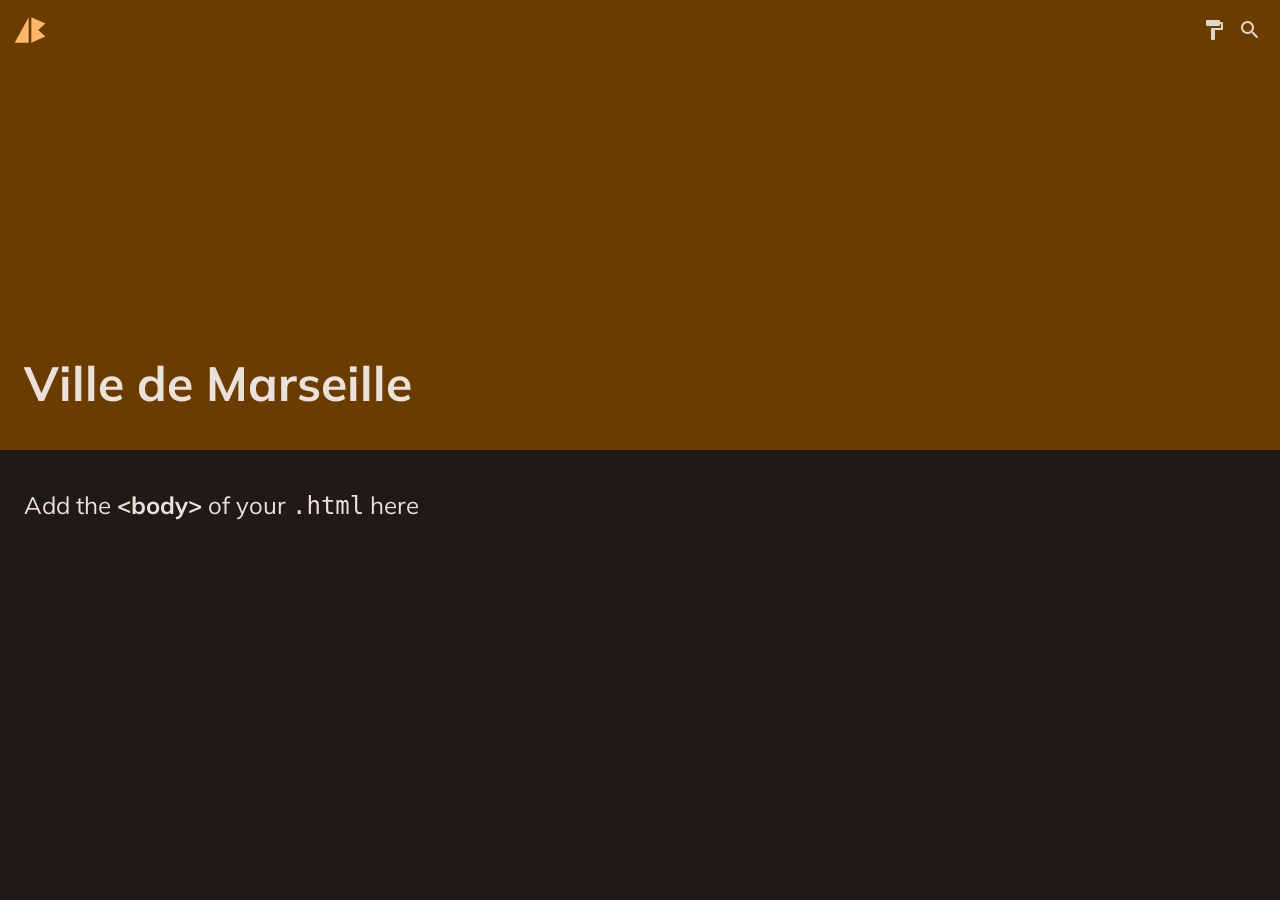
==== commit 328c006d: "Merge remote-tracking branch 'origin' into rim" ====
--- a/marseille-museum.html
+++ b/marseille-museum.html
@@ -75,7 +75,6 @@
 
     <!-- Stylesheet -->
     <link rel="stylesheet" href="css/marseille.css">
-    <!-- <link rel="stylesheet" href="css/marseille-museum.css"> -->
     
     <!-- Script -->
     <!-- <script src="script/marseille.js"></script> -->
@@ -83,7 +82,7 @@
   </head>
   
   <!-- Body -->
-  <body class="theme light" fullbleed>
+  <body class="theme dark" fullbleed>
     
     <!-- Layout -->
     <div id="layout" class="vertical flex-layout">
@@ -128,7 +127,7 @@
         <div class="container vertical flex-layout">
 
           <!-- Title -->
-          <h1 title>Les musées de la ville de Marseille</h1>
+          <h1 title>Ville de Marseille</h1>
 
           <!-- preview-Wrapper -->
           <div class="preview-wrapper"></div>
@@ -150,15 +149,7 @@
         <!-- First Section -->
         <section>
 
-          <p>Les nombreux musées de Marseille proposent des expositions permanentes ou temporaires autour 
-            de thèmes variés : Histoire de Marseille, mode, Antiquité, Histoire Naturelle ou encore art contemporain. 
-            Installés dans des édifices patrimoniaux du XVIIe siècle ou d’architecture récente, les musées de Marseille sont 
-            répartis dans plusieurs quartiers.
-          </p>
-
-          <img src="mucem.jpg" alt="">
-
-          <!-- <div class="vertical flex-layout"></div> -->
+          <p>Add the <b>&lt;body&gt;</b> of your <code>.html</code> here</p>
 
         </section>
         <!-- End of First Section -->
